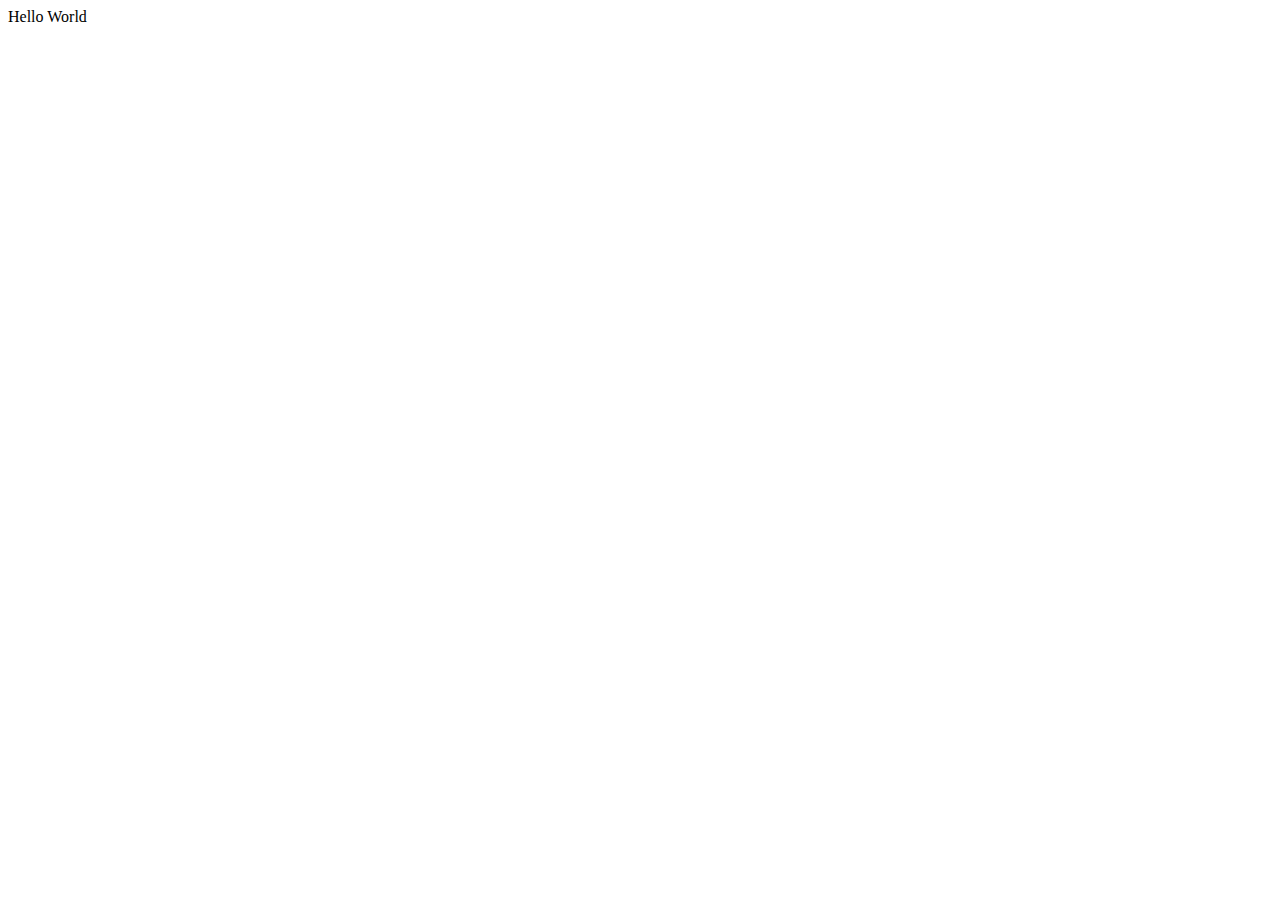
==== index.html @ 1e7eb7f2 "base code" ====
<!DOCTYPE html>
<html lang="id">
<head>
  <meta charset="UTF-8">
  <meta http-equiv="X-UA-Compatible" content="IE=edge">
  <meta name="viewport" content="width=device-width, initial-scale=1.0">
  <title>Bootcamp AITC</title>
</head>
<body>
  Hello World
</body>
</html>
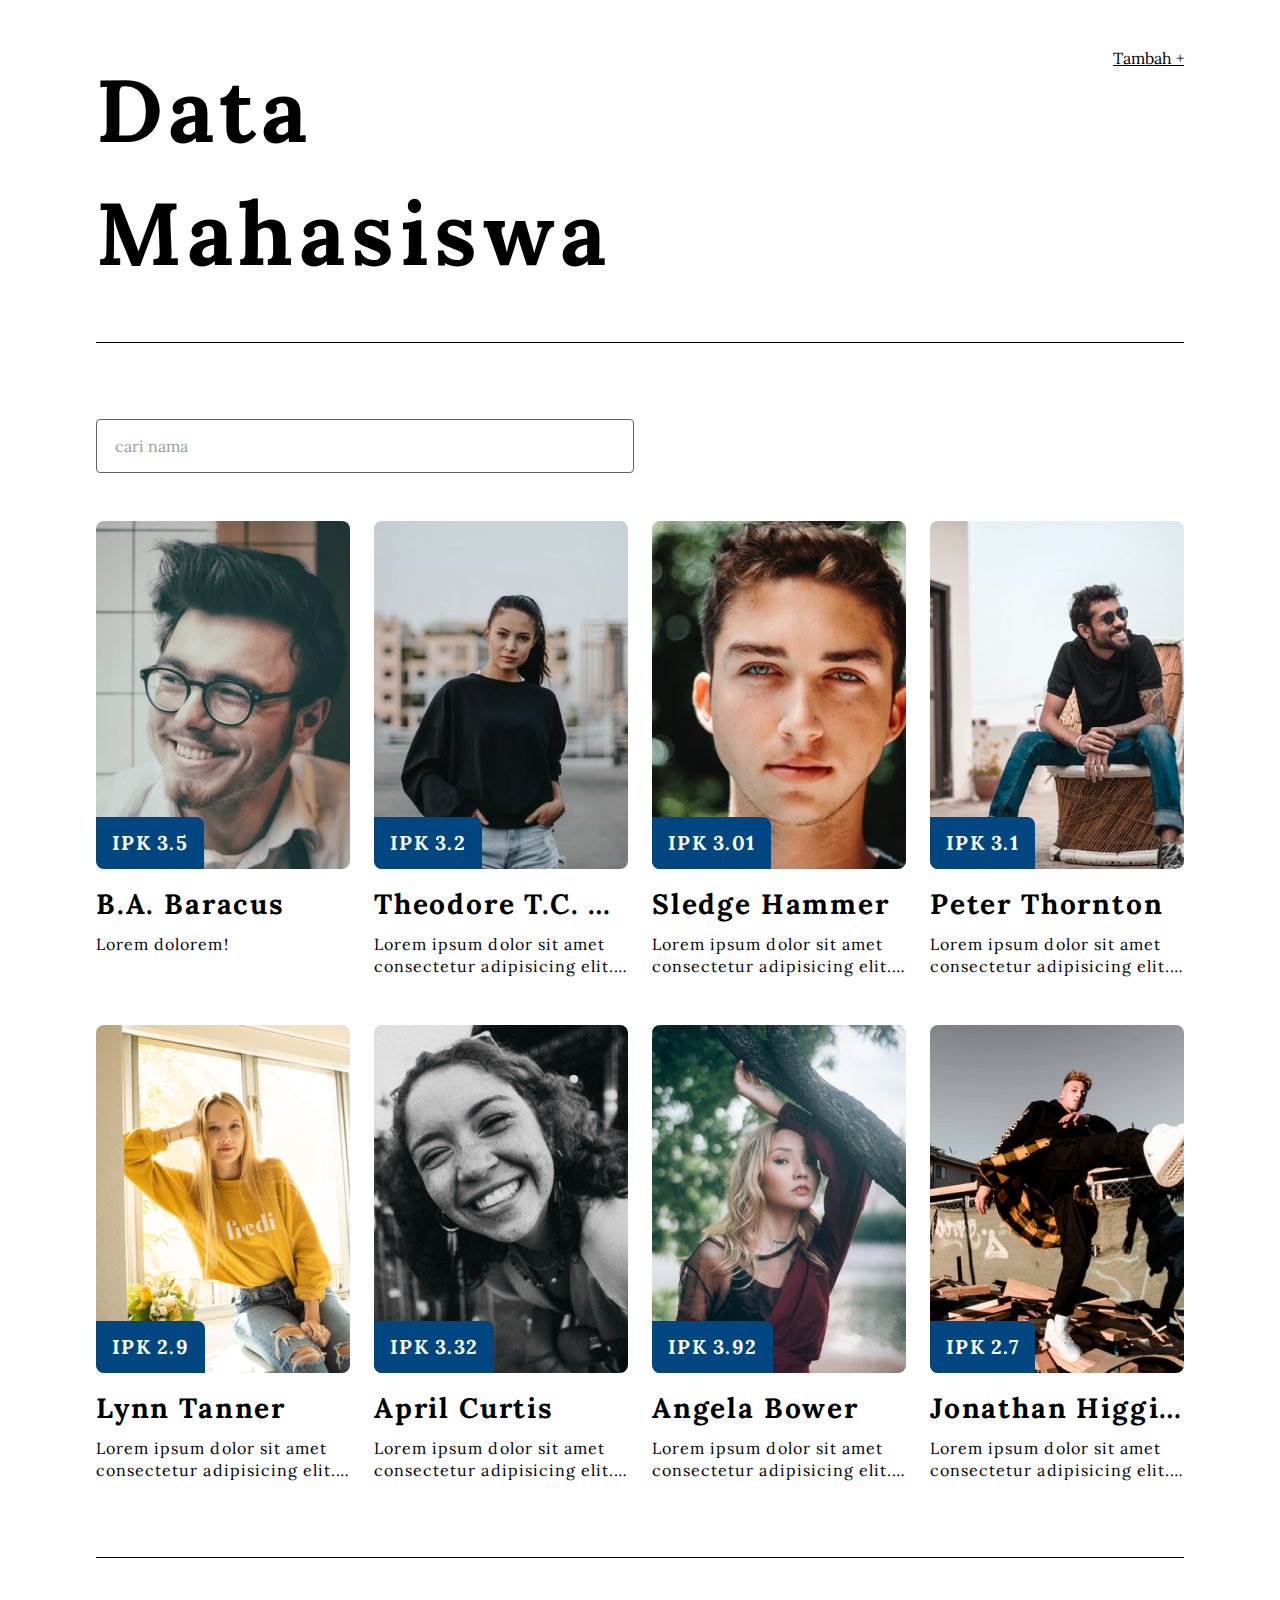
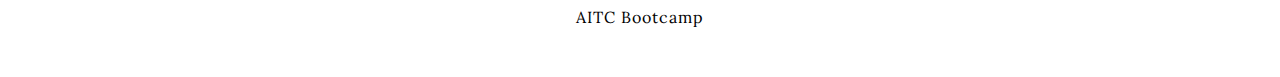
==== commit b9af4b51: "update javascript modal show hide and btn edit, delete" ====
--- a/index.html
+++ b/index.html
@@ -4,9 +4,271 @@
   <meta charset="UTF-8">
   <meta http-equiv="X-UA-Compatible" content="IE=edge">
   <meta name="viewport" content="width=device-width, initial-scale=1.0">
+  <link rel="preconnect" href="https://fonts.googleapis.com">
+  <link rel="preconnect" href="https://fonts.gstatic.com" crossorigin>
+  <link href="https://fonts.googleapis.com/css2?family=Lora:wght@400;500;600;700&display=swap" rel="stylesheet">
   <title>Bootcamp AITC</title>
+  <link rel="stylesheet" href="./assets/styles/main.css">
 </head>
 <body>
-  Hello World
+  <header>
+    <h1>Data Mahasiswa</h1>
+    <a href="./form.html" target="_blank" class="text-black">Tambah +</a>
+  </header>
+  <main>
+    <div>
+      <input id="search" type="text" class="w-500px" placeholder="cari nama">
+      <div id="empty" class="empty text-center d-none">
+        <img src="./assets/images/empty.png" class="margin-x-auto" alt="empty image">
+        <h4 class="font-medium">Hasil yang kamu cari tidak ditemukan</h4>
+      </div>
+      <div id="items" class="items">
+        <article class="item"
+          data-id="1"
+          data-src="./assets/images/profile-1.png"
+          data-name="B.A. Baracus"
+          data-desc="Lorem ipsum dolor sit amet consectetur adipisicing elit. Illum harum accusantium omnis? Dolorum eaque qui quam recusandae quia, exercitationem culpa minus esse quis temporibus consequuntur earum expedita laboriosam. Ratione, dolorem!"
+          data-ipk="3.5"
+          onclick="showModal(this)">
+          <div class="item-image">
+            <img src="./assets/images/profile-1.png" alt="B.A. Baracus">
+            <span class="ipk">IPK 3.5</span>
+          </div>
+          <div class="item-desc">
+            <h5>B.A. Baracus</h5>
+            <p>Lorem  dolorem!</p>
+          </div>
+        </article>
+        <article class="item"
+          data-id="2"
+          data-src="./assets/images/profile-2.png"
+          data-name="Theodore T.C. Calvin"
+          data-desc="Lorem ipsum dolor sit amet consectetur adipisicing elit. Illum harum accusantium omnis? Dolorum eaque qui quam recusandae quia, exercitationem culpa minus esse quis temporibus consequuntur earum expedita laboriosam. Ratione, dolorem!"
+          data-ipk="3.2"
+          onclick="showModal(this)">
+          <div class="item-image">
+            <img src="./assets/images/profile-2.png" alt="Theodore T.C. Calvin">
+            <span class="ipk">IPK 3.2</span>
+          </div>
+          <div class="item-desc">
+            <h5>Theodore T.C. Calvin</h5>
+            <p>Lorem ipsum dolor sit amet consectetur adipisicing elit. Illum harum accusantium omnis?
+              Dolorum eaque qui quam recusandae quia, exercitationem culpa minus esse quis temporibus consequuntur earum expedita laboriosam. Ratione, dolorem!</p>
+          </div>
+        </article>
+        <article class="item"
+          data-id="3"
+          data-src="./assets/images/profile-3.png"
+          data-name="Sledge Hammer"
+          data-desc="Lorem ipsum dolor sit amet consectetur adipisicing elit. Illum harum accusantium omnis? Dolorum eaque qui quam recusandae quia, exercitationem culpa minus esse quis temporibus consequuntur earum expedita laboriosam. Ratione, dolorem!"
+          data-ipk="3.01"
+          onclick="showModal(this)">
+          <div class="item-image">
+            <img src="./assets/images/profile-3.png" alt="Sledge Hammer">
+            <span class="ipk">IPK 3.01</span>
+          </div>
+          <div class="item-desc">
+            <h5>Sledge Hammer</h5>
+            <p>Lorem ipsum dolor sit amet consectetur adipisicing elit. Illum harum accusantium omnis?
+              Dolorum eaque qui quam recusandae quia, exercitationem culpa minus esse quis temporibus consequuntur earum expedita laboriosam. Ratione, dolorem!</p>
+          </div>
+        </article>
+        <article class="item"
+          data-id="4"
+          data-src="./assets/images/profile-4.png"
+          data-name="Peter Thornton"
+          data-desc="Lorem ipsum dolor sit amet consectetur adipisicing elit. Illum harum accusantium omnis? Dolorum eaque qui quam recusandae quia, exercitationem culpa minus esse quis temporibus consequuntur earum expedita laboriosam. Ratione, dolorem!"
+          data-ipk="3.1"
+          onclick="showModal(this)">
+          <div class="item-image">
+            <img src="./assets/images/profile-4.png" alt="Peter Thornton">
+            <span class="ipk">IPK 3.1</span>
+          </div>
+          <div class="item-desc">
+            <h5>Peter Thornton</h5>
+            <p>Lorem ipsum dolor sit amet consectetur adipisicing elit. Illum harum accusantium omnis?
+              Dolorum eaque qui quam recusandae quia, exercitationem culpa minus esse quis temporibus consequuntur earum expedita laboriosam. Ratione, dolorem!</p>
+          </div>
+        </article>
+        <article class="item"
+          data-id="5"
+          data-src="./assets/images/profile-5.png"
+          data-name="Lynn Tanner"
+          data-desc="Lorem ipsum dolor sit amet consectetur adipisicing elit. Illum harum accusantium omnis? Dolorum eaque qui quam recusandae quia, exercitationem culpa minus esse quis temporibus consequuntur earum expedita laboriosam. Ratione, dolorem!"
+          data-ipk="2.9"
+          onclick="showModal(this)">
+          <div class="item-image">
+            <img src="./assets/images/profile-5.png" alt="Lynn Tanner">
+            <span class="ipk">IPK 2.9</span>
+          </div>
+          <div class="item-desc">
+            <h5>Lynn Tanner</h5>
+            <p>Lorem ipsum dolor sit amet consectetur adipisicing elit. Illum harum accusantium omnis?
+              Dolorum eaque qui quam recusandae quia, exercitationem culpa minus esse quis temporibus consequuntur earum expedita laboriosam. Ratione, dolorem!</p>
+          </div>
+        </article>
+        <article class="item"
+          data-id="6"
+          data-src="./assets/images/profile-6.png"
+          data-name="April Curtis"
+          data-desc="Lorem ipsum dolor sit amet consectetur adipisicing elit. Illum harum accusantium omnis? Dolorum eaque qui quam recusandae quia, exercitationem culpa minus esse quis temporibus consequuntur earum expedita laboriosam. Ratione, dolorem!"
+          data-ipk="3.32"
+          onclick="showModal(this)">
+          <div class="item-image">
+            <img src="./assets/images/profile-6.png" alt="April Curtis">
+            <span class="ipk">IPK 3.32</span>
+          </div>
+          <div class="item-desc">
+            <h5>April Curtis</h5>
+            <p>Lorem ipsum dolor sit amet consectetur adipisicing elit. Illum harum accusantium omnis?
+              Dolorum eaque qui quam recusandae quia, exercitationem culpa minus esse quis temporibus consequuntur earum expedita laboriosam. Ratione, dolorem!</p>
+          </div>
+        </article>
+        <article class="item"
+          data-id="7"
+          data-src="./assets/images/profile-7.png"
+          data-name="Angela Bower"
+          data-desc="Lorem ipsum dolor sit amet consectetur adipisicing elit. Illum harum accusantium omnis? Dolorum eaque qui quam recusandae quia, exercitationem culpa minus esse quis temporibus consequuntur earum expedita laboriosam. Ratione, dolorem!"
+          data-ipk="3.92"
+          onclick="showModal(this)">
+          <div class="item-image">
+            <img src="./assets/images/profile-7.png" alt="Angela Bower">
+            <span class="ipk">IPK 3.92</span>
+          </div>
+          <div class="item-desc">
+            <h5>Angela Bower</h5>
+            <p>Lorem ipsum dolor sit amet consectetur adipisicing elit. Illum harum accusantium omnis?
+              Dolorum eaque qui quam recusandae quia, exercitationem culpa minus esse quis temporibus consequuntur earum expedita laboriosam. Ratione, dolorem!</p>
+          </div>
+        </article>
+        <article class="item"
+          data-id="8"
+          data-src="./assets/images/profile-8.png"
+          data-name="Jonathan Higgins"
+          data-desc="Lorem ipsum dolor sit amet consectetur adipisicing elit. Illum harum accusantium omnis? Dolorum eaque qui quam recusandae quia, exercitationem culpa minus esse quis temporibus consequuntur earum expedita laboriosam. Ratione, dolorem!"
+          data-ipk="2.7"
+          onclick="showModal(this)">
+          <div class="item-image">
+            <img src="./assets/images/profile-8.png" alt="Jonathan Higgins">
+            <span class="ipk">IPK 2.7</span>
+          </div>
+          <div class="item-desc">
+            <h5>Jonathan Higgins</h5>
+            <p>Lorem ipsum dolor sit amet consectetur adipisicing elit. Illum harum accusantium omnis?
+              Dolorum eaque qui quam recusandae quia, exercitationem culpa minus esse quis temporibus consequuntur earum expedita laboriosam. Ratione, dolorem!</p>
+          </div>
+        </article>
+      </div>
+    </div>
+    <div id="modalDetail" class="modal d-none">
+      <div class="modal-content">
+        <div class="modal-body d-flex">
+          <div class="modal-image">
+            <img src="./assets/images/profile-1.png" alt="B.A. Baracus">
+          </div>
+          <div class="modal-desc">
+            <h3>B.A. Baracus</h3>
+            <span class="ipk">IPK 2.7</span>
+            <p>Lorem Ipsum is simply dummy text of the printing and typesetting industry.
+              Lorem Ipsum has been the industry's standard dummy text ever since the 1500s, when an unknown printer took a galley of type and scrambled it to make a type specimen book.</p>
+          </div>
+        </div>
+        <div class="modal-footer">
+          <div class="d-flex justify-between">
+            <a href="form.html?id=" class="btn btn-secondary btn-link btn-large font-semibold">Edit</a>
+            <form class="d-inline-block" method="POST" action="/index.html" onsubmit="if(!confirm('Apakah yakin dihapus?')) return false">
+              <input type="hidden" value="DELETE" name="METHOD">
+              <button class="btn btn-light btn-link btn-large" type="submit">Hapus</button>
+            </form>
+          </div>
+        </div>
+      </div>
+      <div class="overlay">     
+      </div>
+    </div>
+  </main>
+  <footer>
+    <p class="text-center">AITC Bootcamp</p>
+  </footer>
+  <script>
+    // function testCallback(fungsi) {
+    //   fungsi();
+    // }
+    // testCallback(function(){
+    //   console.log('testCallback');
+    // });
+    
+    function showModal(e) {
+      const elemModal = document.getElementById('modalDetail');
+      const elemName = document.querySelector('#modalDetail .modal-body h3');
+      const elemIpk = document.querySelector('#modalDetail .modal-body span');
+      const elemDesc = document.querySelector('#modalDetail .modal-body p');
+      const elemImg = document.querySelector('#modalDetail .modal-image img');
+      const elemBtnEdit = document.querySelector('#modalDetail .modal-footer a');
+
+      elemModal.classList.remove('d-none');
+      elemName.innerText = e.getAttribute('data-name');
+      elemIpk.innerText = 'IPK ' + e.getAttribute('data-ipk');
+      elemDesc.innerText = e.getAttribute('data-desc');
+      elemImg.setAttribute('src', e.getAttribute('data-src'));
+      elemBtnEdit.setAttribute('href', 'form.html?id=' + e.getAttribute('data-id'));
+    }
+
+    function mounted() {
+      const search = document.getElementById("search");
+      const empty = document.getElementsByClassName("empty");
+      const itemsElem = document.getElementById("items");
+      const items = document.querySelectorAll("#items .item");
+
+      search.addEventListener("keyup", function() {
+        const arrItem = Array.from(items);
+        let count = 0;
+        arrItem.forEach(function(item, index) {
+          const name = item.querySelector(".item-desc h5").innerText;
+
+          if (name.toLowerCase().includes(search.value.toLowerCase())) {
+            item.classList.remove("d-none");
+          } else {
+            count += 1;
+            item.classList.add("d-none");
+          }
+        });
+        if (count === items.length) {
+          empty[0].classList.remove("d-none");
+          itemsElem.classList.add("d-none");
+        } else {
+          empty[0].classList.add("d-none");
+          itemsElem.classList.remove("d-none");
+        }
+      })
+
+      document.querySelector('#modalDetail .overlay').addEventListener('click', function() {
+        document.getElementById('modalDetail').classList.add('d-none');
+      })
+    }
+    window.addEventListener("load", mounted);
+
+    fetch("https://jsonplaceholder.typicode.com/user")
+      .then(response => response.json())
+      .then(data => {
+        console.log("Janji Manis : ", data);
+      }).catch((error) => {
+        console.log(error);
+      });
+    
+    const promise = new Promise((resolve, reject) => {
+      if (false) {
+        resolve("Success!");
+      } else {
+        reject("Error!");
+      }
+    });
+
+    promise.then(result => {
+      console.log(result);
+    }).catch(error => {
+      console.log(error);
+    });
+  </script>
 </body>
 </html>--- a/assets/styles/main.css
+++ b/assets/styles/main.css
@@ -0,0 +1,453 @@
+* {
+  font-family: 'Lora', serif;
+}
+
+body, html {
+  padding: 0;
+  margin: 0;
+}
+
+body {
+  padding-left: 96px;
+  padding-right: 96px;
+}
+
+h1, h2, h3, h4, h5, h6, p, span, button {
+  line-height: 140%;
+  letter-spacing: 0.065em;
+  margin: 0;
+}
+
+h1 {
+  font-size: 88px;
+}
+
+h2 {
+  font-size: 66px;
+}
+
+h3 {
+  font-size: 50px;
+}
+
+h4 {
+  font-size: 34px;
+}
+
+h5 {
+  font-size: 28px;
+}
+
+h6, text-lg {
+  font-size: 20px;
+}
+
+p {
+  font-size: 16px;
+}
+
+header, footer {
+  padding-top: 48px;
+  padding-bottom: 48px;
+}
+
+header {
+  display: flex;
+  justify-content: space-between;
+  border-bottom: 1px solid black;
+}
+
+header h1 {
+  width: 509px;
+}
+
+footer {
+  border-top: 1px solid black;
+}
+
+main {
+  padding-top: 76px;
+  padding-bottom: 76px;
+}
+
+input, textarea {
+  border: 1px solid #616161;
+  border-radius: 4px;
+  font-size: 16px;
+  padding: 16px 18px;
+}
+
+/* custom class */
+.empty {
+  margin-top: 76px; 
+}
+
+.items {
+  display: grid;
+  grid-template-columns: auto auto auto auto;
+  column-gap: 24px;
+  row-gap: 48px;
+  min-width: 0;
+  margin-top: 48px;
+}
+
+.item {
+  min-width: 0;
+}
+
+.item:hover {
+  cursor: pointer;
+}
+
+.item .item-image {
+  position: relative;
+  height: 348px;
+  margin-bottom: 16px;
+}
+
+.item .item-image img{
+  width: 100%;
+  height: 348px;
+  object-fit: cover;
+  border-radius: 8px;
+}
+
+.ipk {
+  padding: 12px 16px;
+  background-color: #004681;
+  border-top-right-radius: 8px;
+  border-bottom-left-radius: 8px;
+  color: white;
+  font-weight: bold;
+  font-size: 20px;
+}
+
+.item .item-image .ipk {
+  position: absolute;
+  bottom: 0;
+  left: 0;
+}
+
+.item-desc h5 {
+  text-overflow: ellipsis;
+  white-space: nowrap;
+  overflow: hidden;
+  width: 100%;
+  margin-bottom: 8px;
+}
+
+.item-desc p {
+  display: -webkit-box;
+  -webkit-line-clamp: 2;
+  -webkit-box-orient: vertical;  
+  overflow: hidden;
+}
+
+.modal {
+  position: fixed;
+  top: 0;
+  left: 0;
+  width: 100%;
+  height: 100%;
+  z-index: 1;
+  display: flex;
+  overflow: hidden;
+  animation: fade-in 300ms;
+}
+
+.modal .overlay {
+  background-color: rgba(0, 0, 0, 0.5);
+  position: absolute;
+  width: 100%;
+  height: 100%;
+  top: 0;
+  left: 0;
+  right: 0;
+  left: 0;
+  z-index: 2;
+}
+
+.modal .modal-content {
+  width: 800px;
+  margin: auto;
+  background-color: white;
+  border-radius: 8px;
+  z-index: 9999;
+}
+
+.modal .modal-content .modal-body {
+  padding: 32px 24px;
+}
+
+.modal .modal-content .modal-body .modal-image {
+  margin-right: 32px;
+}
+
+.modal .modal-content .modal-body .modal-desc h3 {
+  margin-bottom: 16px;
+}
+
+.modal .modal-content .modal-body .modal-desc p {
+  margin-top: 28px;
+}
+
+.modal .modal-content .modal-body .ipk {
+  border-radius: 8px;
+  font-size: 16px;
+  padding-top: 8px;
+  padding-bottom: 8px;
+}
+
+.modal .modal-content .modal-body .modal-image img {
+  height: 348px;
+  width: 312px;
+  border-radius: 8px;
+  object-fit: cover;
+}
+
+.modal .modal-content .modal-footer {
+  border-top: 1px solid #BBBBBB;
+  padding-top: 24px;
+  padding-bottom: 24px;
+  margin-left: 24px;
+  margin-right: 24px;
+}
+
+@keyframes fade-in {
+  from {
+    opacity: 0;
+  }
+  to {
+    opacity: 1;
+  }
+}
+
+@keyframes fade-out {
+  from {
+    opacity: 1;
+  }
+  to {
+    opacity: 0;
+  }
+}
+
+/* form */
+form {
+  display: flex;
+  flex-direction: column;
+}
+
+form img {
+  width: 280px;
+  height: 280px;
+  object-fit: cover;
+  border-radius: 8px;
+}
+
+.input-image {
+  margin-bottom: 48px;
+}
+
+.input-image img {
+  margin-bottom: 16px;
+}
+
+.input-image .wrap-input {
+  position: relative;
+  display: flex;
+}
+
+.input-image input[type="file"] {
+  opacity: 0;
+  position: absolute;
+  top: 0;
+  bottom: 0;
+  left: 0;
+  right: 0;
+  margin: auto;
+  width: 0;
+}
+
+.input-image input[type="file"]:hover {
+  cursor: pointer;
+}
+
+/* button */
+.btn {
+  border-radius: 8px;
+  border: none;
+  padding: 18px;
+  font-size: 16px;
+}
+
+.btn:active {
+  box-shadow: 4px 4px 10px 1px rgba(0,0,0,0.2);
+}
+
+.btn:hover {
+  cursor: pointer;
+}
+
+.btn-link {
+  color: #004681;
+  text-decoration: none;
+  background-color: transparent;
+  padding: 0;
+  border-radius: 0;
+}
+
+.btn-link:active {
+  box-shadow: unset;
+}
+
+.btn-small {
+  font-size: 14px;
+  padding: 10px 28px;
+}
+
+.btn-large {
+  font-size: 24px;
+}
+
+.btn-gray {
+  background-color: #C8C8C8;
+}
+
+.btn-primary {
+  background-color: #004681;
+  color: white;
+}
+
+.btn-primary:hover {
+  background-color: rgba(0, 70, 129, .95);
+}
+
+/* button secondary */
+.btn-secondary {
+  background-color: #FFC706;
+  color: white;
+}
+
+.btn-secondary:hover {
+  background-color: rgba(255, 199, 6, .95);
+}
+
+.btn-secondary.btn-link {
+  background-color: transparent;
+  color: #FFC706;
+}
+
+.btn-secondary.btn-link:hover {
+  color: rgba(255, 199, 6, .95);
+}
+
+/* button ligth */
+.btn-light {
+  background-color: #ACACAC;
+  color: white;
+}
+
+.btn-light:hover {
+  background-color: rgba(172, 172, 172, .95);
+}
+
+.btn-light.btn-link {
+  background-color: transparent;
+  color: #ACACAC;
+}
+
+.btn-light.btn-link:hover {
+  color: rgba(172, 172, 172, .95);
+}
+
+/* text color */
+.text-black {
+  color: black;
+}
+
+.text-primary {
+  color: #004681;
+}
+
+.text-secondary {
+  color: #FFC706;
+}
+
+/* text align */
+.text-left {
+  text-align: left;
+}
+
+.text-center {
+  text-align: center;
+}
+
+/* font weight */
+.font-bold {
+  font-weight: bold;
+}
+
+.font-semibold {
+  font-weight: 600;
+}
+
+.font-medium {
+  font-weight: 500;
+}
+
+/* margin */
+.margin-x-auto {
+  margin-left: auto;
+  margin-right: auto;
+}
+
+.margin-t-48px {
+  margin-top: 48px;
+}
+
+.margin-b-16px {
+  margin-bottom: 16px;
+}
+
+/* width */
+.w-250px {
+  width: 250px;
+}
+
+.w-500px {
+  width: 500px;
+}
+
+/* display */
+.d-none {
+  display: none;
+}
+
+.d-block {
+  display: block;
+}
+
+.d-flex {
+  display: flex;
+}
+
+.d-grid {
+  display: grid;
+}
+
+.d-inline-block {
+  display: inline-block;
+}
+
+/* justify */
+.justify-between {
+  justify-content: space-around;
+}
+
+::placeholder { /* Chrome, Firefox, Opera, Safari 10.1+ */
+  color: #9C9C9C;
+}
+
+:-ms-input-placeholder { /* Internet Explorer 10-11 */
+  color: #9C9C9C;
+}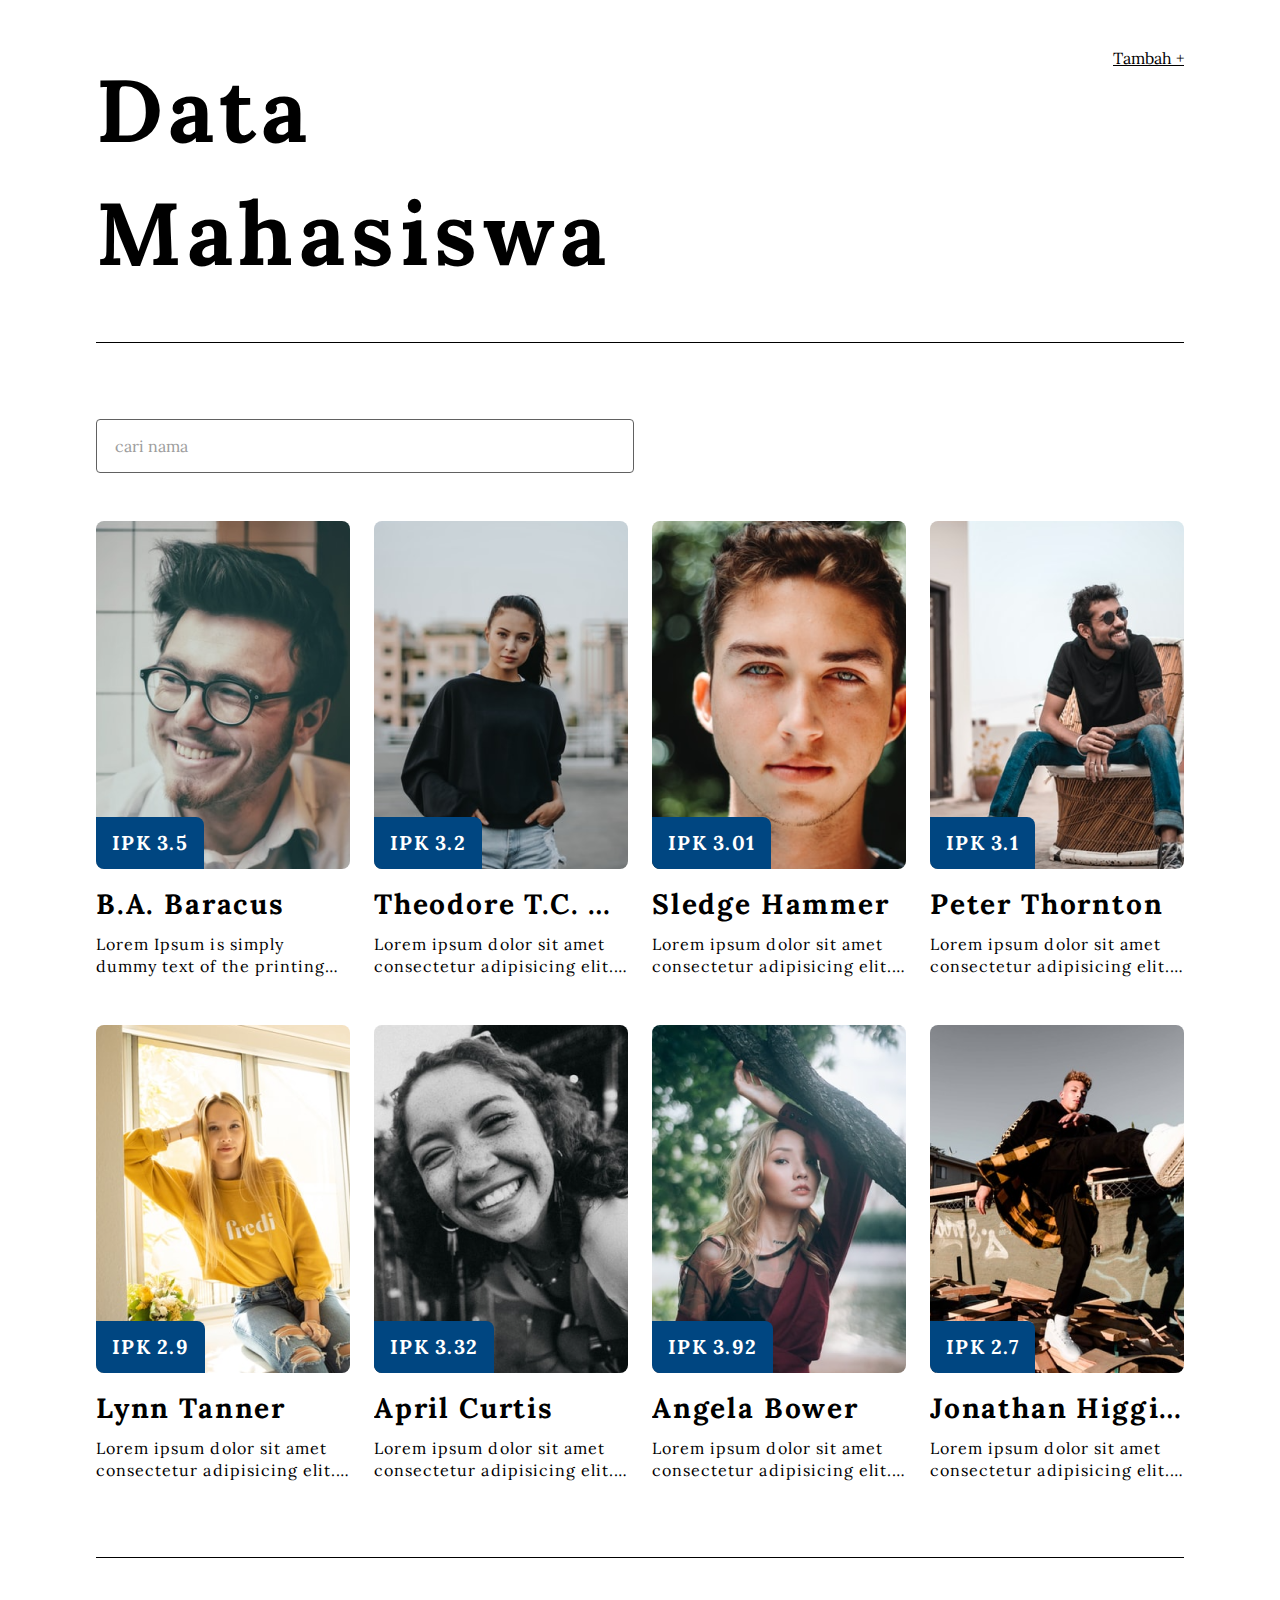
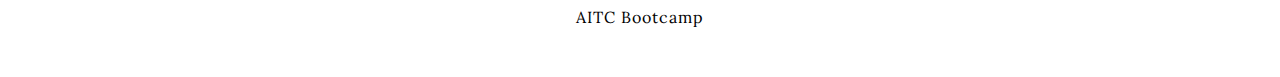
==== commit 8c26b9cc: "update modal js using closest" ====
--- a/index.html
+++ b/index.html
@@ -23,29 +23,18 @@
         <h4 class="font-medium">Hasil yang kamu cari tidak ditemukan</h4>
       </div>
       <div id="items" class="items">
-        <article class="item"
-          data-id="1"
-          data-src="./assets/images/profile-1.png"
-          data-name="B.A. Baracus"
-          data-desc="Lorem ipsum dolor sit amet consectetur adipisicing elit. Illum harum accusantium omnis? Dolorum eaque qui quam recusandae quia, exercitationem culpa minus esse quis temporibus consequuntur earum expedita laboriosam. Ratione, dolorem!"
-          data-ipk="3.5"
-          onclick="showModal(this)">
+        <article class="item">
           <div class="item-image">
             <img src="./assets/images/profile-1.png" alt="B.A. Baracus">
             <span class="ipk">IPK 3.5</span>
           </div>
           <div class="item-desc">
             <h5>B.A. Baracus</h5>
-            <p>Lorem  dolorem!</p>
-          </div>
-        </article>
-        <article class="item"
-          data-id="2"
-          data-src="./assets/images/profile-2.png"
-          data-name="Theodore T.C. Calvin"
-          data-desc="Lorem ipsum dolor sit amet consectetur adipisicing elit. Illum harum accusantium omnis? Dolorum eaque qui quam recusandae quia, exercitationem culpa minus esse quis temporibus consequuntur earum expedita laboriosam. Ratione, dolorem!"
-          data-ipk="3.2"
-          onclick="showModal(this)">
+            <p>Lorem Ipsum is simply dummy text of the printing and typesetting industry.
+              Lorem Ipsum has been the industry's standard dummy text ever since the 1500s, when an unknown printer took a galley of type and scrambled it to make a type specimen book.</p>
+          </div>
+        </article>
+        <article class="item">
           <div class="item-image">
             <img src="./assets/images/profile-2.png" alt="Theodore T.C. Calvin">
             <span class="ipk">IPK 3.2</span>
@@ -56,13 +45,7 @@
               Dolorum eaque qui quam recusandae quia, exercitationem culpa minus esse quis temporibus consequuntur earum expedita laboriosam. Ratione, dolorem!</p>
           </div>
         </article>
-        <article class="item"
-          data-id="3"
-          data-src="./assets/images/profile-3.png"
-          data-name="Sledge Hammer"
-          data-desc="Lorem ipsum dolor sit amet consectetur adipisicing elit. Illum harum accusantium omnis? Dolorum eaque qui quam recusandae quia, exercitationem culpa minus esse quis temporibus consequuntur earum expedita laboriosam. Ratione, dolorem!"
-          data-ipk="3.01"
-          onclick="showModal(this)">
+        <article class="item">
           <div class="item-image">
             <img src="./assets/images/profile-3.png" alt="Sledge Hammer">
             <span class="ipk">IPK 3.01</span>
@@ -73,13 +56,7 @@
               Dolorum eaque qui quam recusandae quia, exercitationem culpa minus esse quis temporibus consequuntur earum expedita laboriosam. Ratione, dolorem!</p>
           </div>
         </article>
-        <article class="item"
-          data-id="4"
-          data-src="./assets/images/profile-4.png"
-          data-name="Peter Thornton"
-          data-desc="Lorem ipsum dolor sit amet consectetur adipisicing elit. Illum harum accusantium omnis? Dolorum eaque qui quam recusandae quia, exercitationem culpa minus esse quis temporibus consequuntur earum expedita laboriosam. Ratione, dolorem!"
-          data-ipk="3.1"
-          onclick="showModal(this)">
+        <article class="item">
           <div class="item-image">
             <img src="./assets/images/profile-4.png" alt="Peter Thornton">
             <span class="ipk">IPK 3.1</span>
@@ -90,13 +67,7 @@
               Dolorum eaque qui quam recusandae quia, exercitationem culpa minus esse quis temporibus consequuntur earum expedita laboriosam. Ratione, dolorem!</p>
           </div>
         </article>
-        <article class="item"
-          data-id="5"
-          data-src="./assets/images/profile-5.png"
-          data-name="Lynn Tanner"
-          data-desc="Lorem ipsum dolor sit amet consectetur adipisicing elit. Illum harum accusantium omnis? Dolorum eaque qui quam recusandae quia, exercitationem culpa minus esse quis temporibus consequuntur earum expedita laboriosam. Ratione, dolorem!"
-          data-ipk="2.9"
-          onclick="showModal(this)">
+        <article class="item">
           <div class="item-image">
             <img src="./assets/images/profile-5.png" alt="Lynn Tanner">
             <span class="ipk">IPK 2.9</span>
@@ -107,13 +78,7 @@
               Dolorum eaque qui quam recusandae quia, exercitationem culpa minus esse quis temporibus consequuntur earum expedita laboriosam. Ratione, dolorem!</p>
           </div>
         </article>
-        <article class="item"
-          data-id="6"
-          data-src="./assets/images/profile-6.png"
-          data-name="April Curtis"
-          data-desc="Lorem ipsum dolor sit amet consectetur adipisicing elit. Illum harum accusantium omnis? Dolorum eaque qui quam recusandae quia, exercitationem culpa minus esse quis temporibus consequuntur earum expedita laboriosam. Ratione, dolorem!"
-          data-ipk="3.32"
-          onclick="showModal(this)">
+        <article class="item">
           <div class="item-image">
             <img src="./assets/images/profile-6.png" alt="April Curtis">
             <span class="ipk">IPK 3.32</span>
@@ -124,13 +89,7 @@
               Dolorum eaque qui quam recusandae quia, exercitationem culpa minus esse quis temporibus consequuntur earum expedita laboriosam. Ratione, dolorem!</p>
           </div>
         </article>
-        <article class="item"
-          data-id="7"
-          data-src="./assets/images/profile-7.png"
-          data-name="Angela Bower"
-          data-desc="Lorem ipsum dolor sit amet consectetur adipisicing elit. Illum harum accusantium omnis? Dolorum eaque qui quam recusandae quia, exercitationem culpa minus esse quis temporibus consequuntur earum expedita laboriosam. Ratione, dolorem!"
-          data-ipk="3.92"
-          onclick="showModal(this)">
+        <article class="item">
           <div class="item-image">
             <img src="./assets/images/profile-7.png" alt="Angela Bower">
             <span class="ipk">IPK 3.92</span>
@@ -142,12 +101,10 @@
           </div>
         </article>
         <article class="item"
-          data-id="8"
-          data-src="./assets/images/profile-8.png"
-          data-name="Jonathan Higgins"
+          data-nama="Jonathan Higgins"
           data-desc="Lorem ipsum dolor sit amet consectetur adipisicing elit. Illum harum accusantium omnis? Dolorum eaque qui quam recusandae quia, exercitationem culpa minus esse quis temporibus consequuntur earum expedita laboriosam. Ratione, dolorem!"
           data-ipk="2.7"
-          onclick="showModal(this)">
+          data-src="./assets/images/profile-8.png">
           <div class="item-image">
             <img src="./assets/images/profile-8.png" alt="Jonathan Higgins">
             <span class="ipk">IPK 2.7</span>
@@ -161,7 +118,7 @@
       </div>
     </div>
     <div id="modalDetail" class="modal d-none">
-      <div class="modal-content">
+      <div class="modal-content" id="modalContent">
         <div class="modal-body d-flex">
           <div class="modal-image">
             <img src="./assets/images/profile-1.png" alt="B.A. Baracus">
@@ -182,8 +139,6 @@
             </form>
           </div>
         </div>
-      </div>
-      <div class="overlay">     
       </div>
     </div>
   </main>
@@ -197,22 +152,6 @@
     // testCallback(function(){
     //   console.log('testCallback');
     // });
-    
-    function showModal(e) {
-      const elemModal = document.getElementById('modalDetail');
-      const elemName = document.querySelector('#modalDetail .modal-body h3');
-      const elemIpk = document.querySelector('#modalDetail .modal-body span');
-      const elemDesc = document.querySelector('#modalDetail .modal-body p');
-      const elemImg = document.querySelector('#modalDetail .modal-image img');
-      const elemBtnEdit = document.querySelector('#modalDetail .modal-footer a');
-
-      elemModal.classList.remove('d-none');
-      elemName.innerText = e.getAttribute('data-name');
-      elemIpk.innerText = 'IPK ' + e.getAttribute('data-ipk');
-      elemDesc.innerText = e.getAttribute('data-desc');
-      elemImg.setAttribute('src', e.getAttribute('data-src'));
-      elemBtnEdit.setAttribute('href', 'form.html?id=' + e.getAttribute('data-id'));
-    }
 
     function mounted() {
       const search = document.getElementById("search");
@@ -241,34 +180,44 @@
           itemsElem.classList.remove("d-none");
         }
       })
-
-      document.querySelector('#modalDetail .overlay').addEventListener('click', function() {
-        document.getElementById('modalDetail').classList.add('d-none');
-      })
     }
     window.addEventListener("load", mounted);
-
-    fetch("https://jsonplaceholder.typicode.com/user")
-      .then(response => response.json())
-      .then(data => {
-        console.log("Janji Manis : ", data);
-      }).catch((error) => {
-        console.log(error);
-      });
     
-    const promise = new Promise((resolve, reject) => {
-      if (false) {
-        resolve("Success!");
-      } else {
-        reject("Error!");
+    //Display modal when item is clicked
+    const itemsQuery = document.querySelectorAll("#items .item");
+    const modal = document.querySelector("#modalDetail");
+    const itemsArr = Array.from(itemsQuery);
+    const editButton = document.querySelector(".modal-content .btn")
+
+    itemsArr.forEach(function(item, index) {
+       item.addEventListener('click', function(){
+        if(modal.classList.contains("d-none")){
+          //Get all content for modal
+          const name = item.querySelector(".item-desc h5").innerText;
+          const ipk = item.querySelector(".ipk").innerText;
+          const desc = item.querySelector(".item-desc p").innerText;
+          const img = item.querySelector(".item-image img").getAttribute('src');
+          
+          //Set all content for modal
+          modal.querySelector(".modal-desc h3").innerText = name;
+          modal.querySelector(".modal-desc .ipk").innerText = ipk;
+          modal.querySelector(".modal-desc p").innerText = desc;
+          modal.querySelector(".modal-image img").setAttribute("src", img);
+          modal.classList.remove("d-none");
+        }
+       })
+     })
+     
+    //Hide modal when outside of modal is cliked
+    modal.addEventListener("click", function(e){
+      const isClosest = e.target.closest("#modalContent");
+      console.log(isClosest);
+      if(!isClosest && !modal.classList.contains("d-none")){
+        modal.classList.add("d-none");
       }
-    });
-
-    promise.then(result => {
-      console.log(result);
-    }).catch(error => {
-      console.log(error);
-    });
+     })
+
+
   </script>
 </body>
 </html>--- a/assets/styles/main.css
+++ b/assets/styles/main.css
@@ -149,22 +149,11 @@
   left: 0;
   width: 100%;
   height: 100%;
-  z-index: 1;
+  background-color: rgba(0, 0, 0, 0.5);
+  z-index: 9999;
   display: flex;
   overflow: hidden;
   animation: fade-in 300ms;
-}
-
-.modal .overlay {
-  background-color: rgba(0, 0, 0, 0.5);
-  position: absolute;
-  width: 100%;
-  height: 100%;
-  top: 0;
-  left: 0;
-  right: 0;
-  left: 0;
-  z-index: 2;
 }
 
 .modal .modal-content {
@@ -172,7 +161,6 @@
   margin: auto;
   background-color: white;
   border-radius: 8px;
-  z-index: 9999;
 }
 
 .modal .modal-content .modal-body {
@@ -435,10 +423,6 @@
   display: grid;
 }
 
-.d-inline-block {
-  display: inline-block;
-}
-
 /* justify */
 .justify-between {
   justify-content: space-around;
